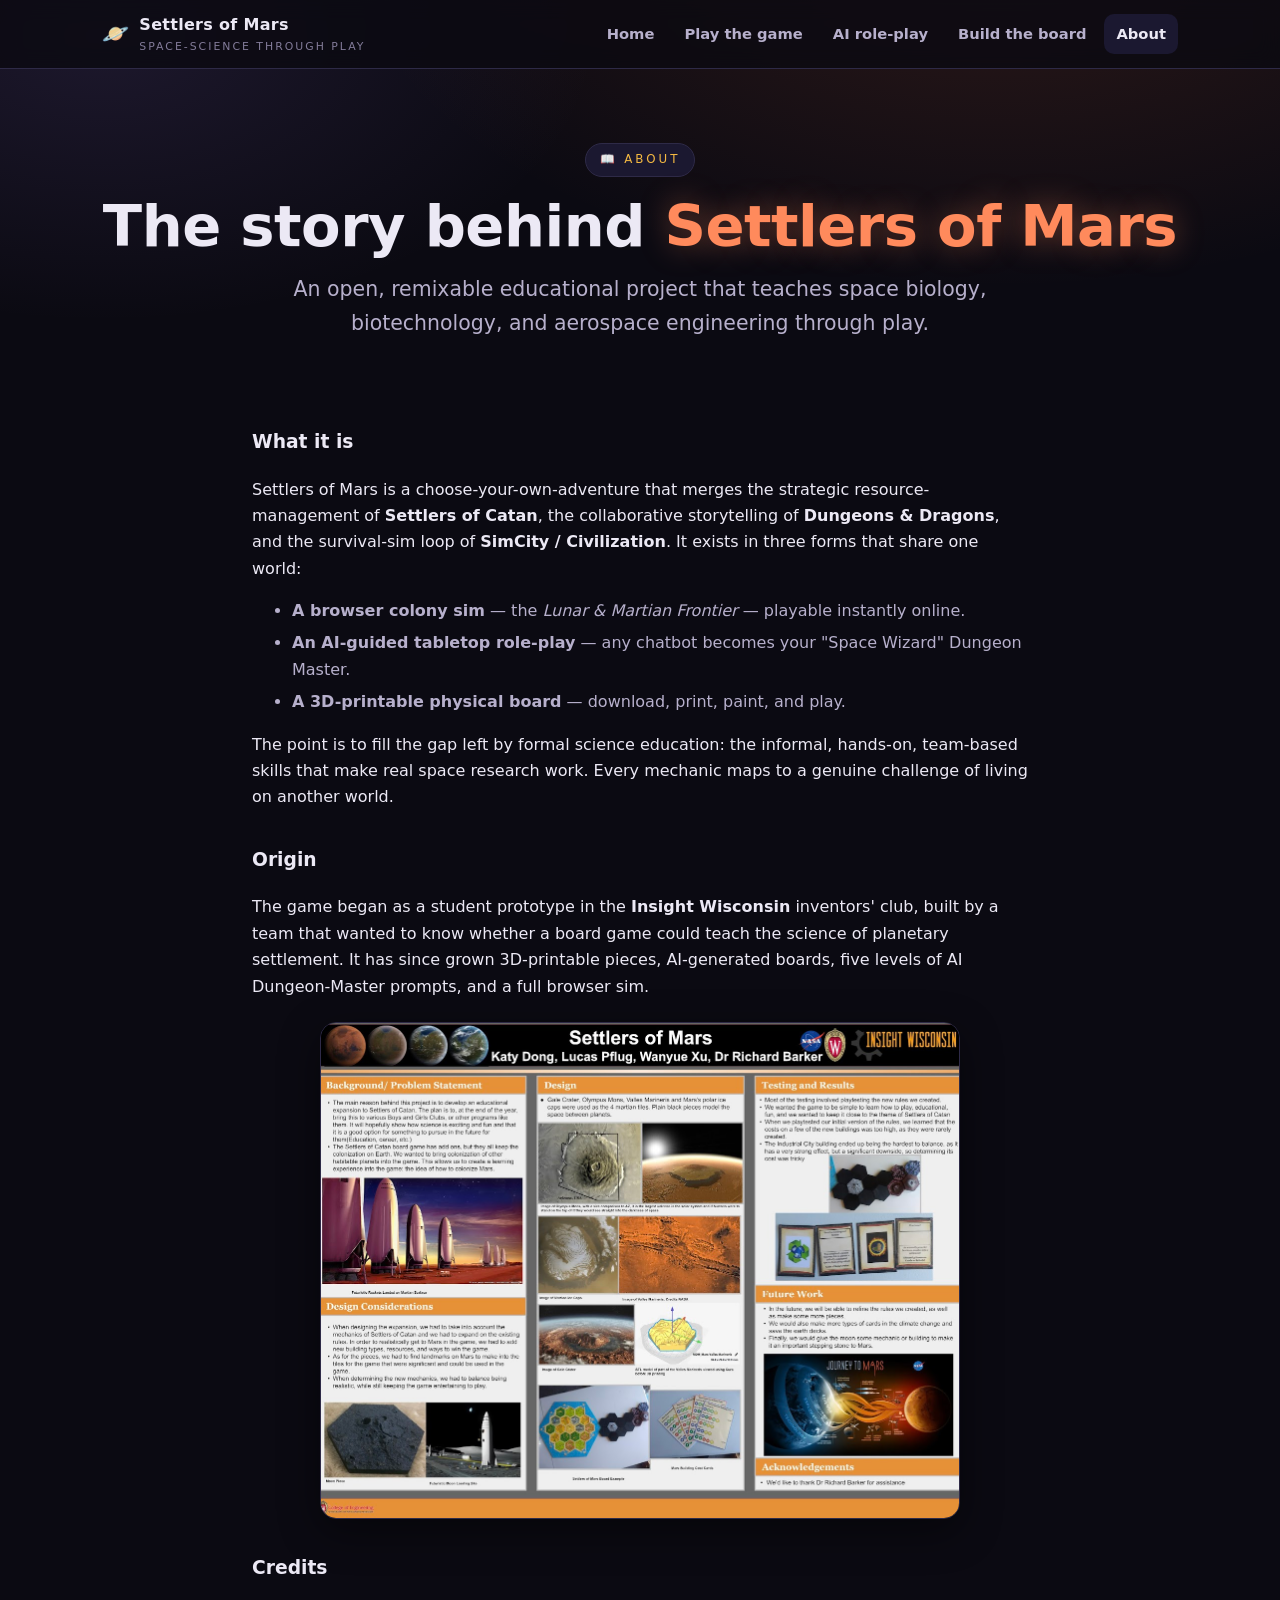
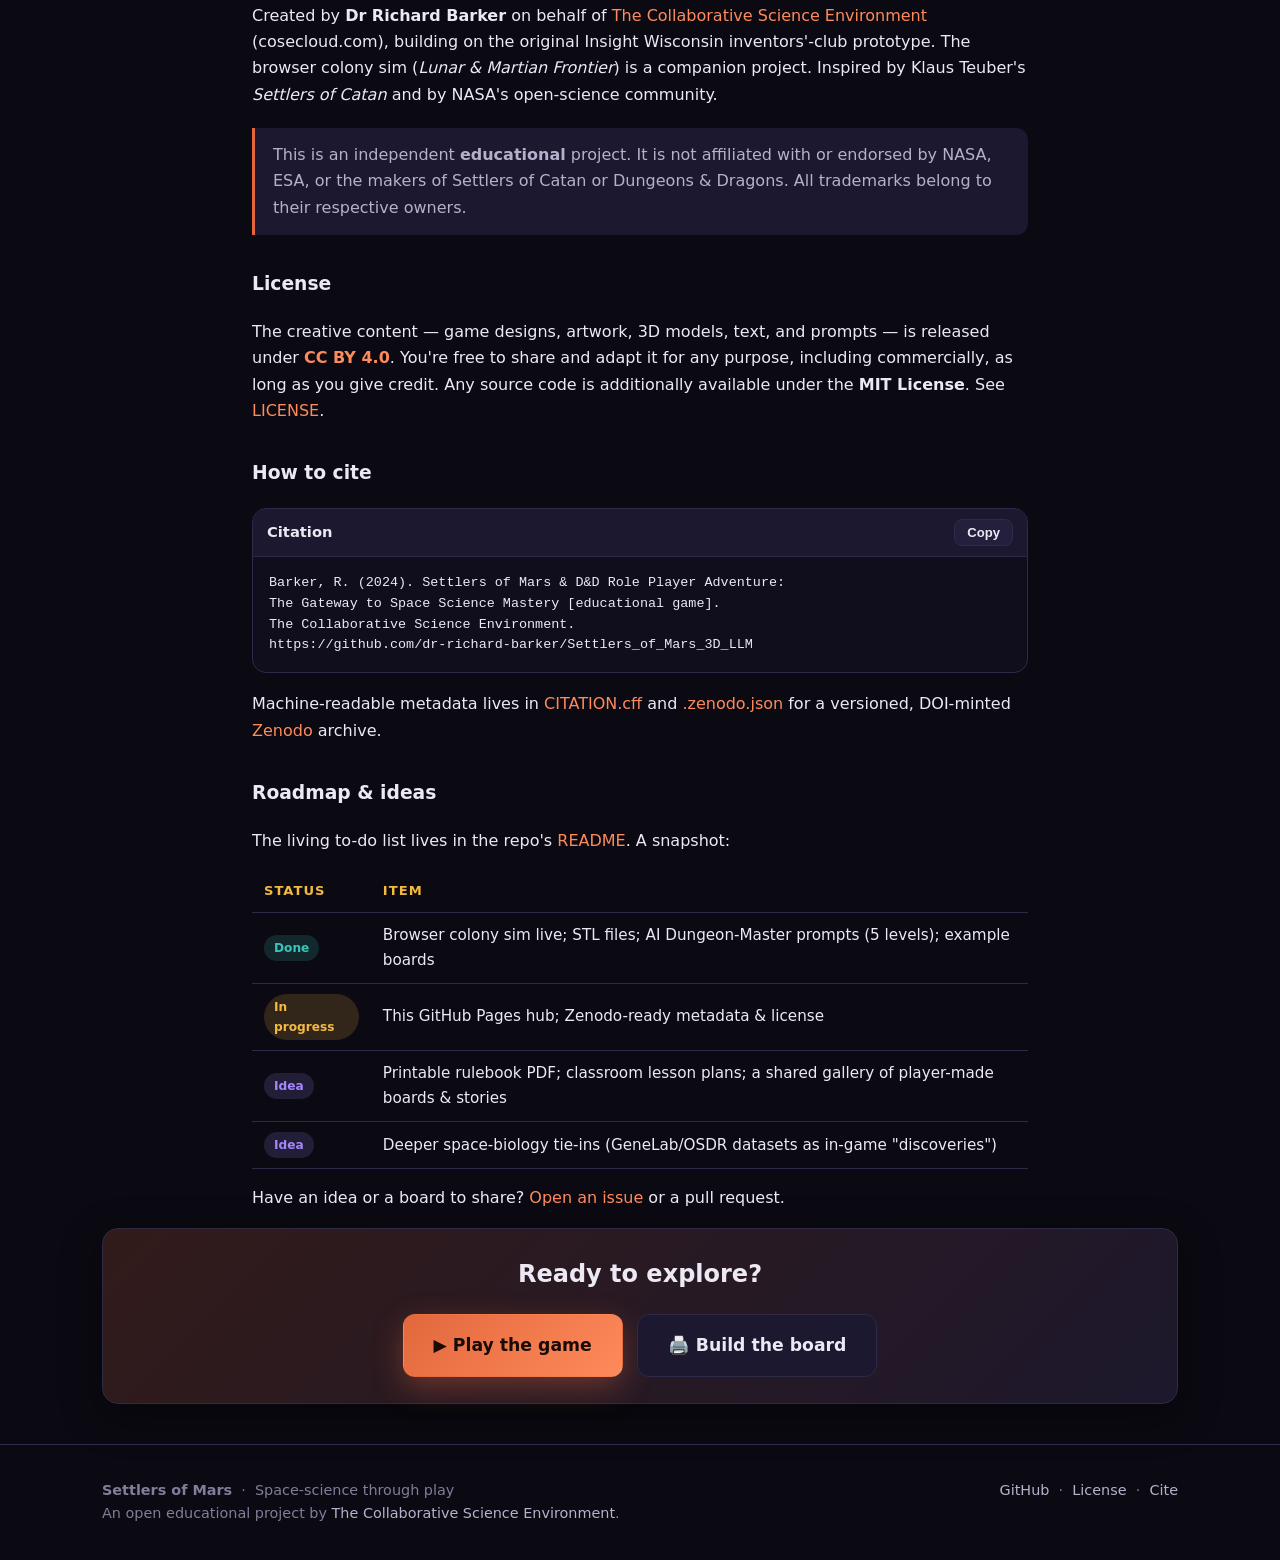
==== about.html @ 740b36cb "Build GitHub Pages website + Zenodo-ready project tracker Turn the Settlers of Mars content repo int" ====
<!DOCTYPE html>
<html lang="en">
<head>
<meta charset="utf-8">
<meta name="viewport" content="width=device-width, initial-scale=1">
<title>About — Settlers of Mars</title>
<meta name="description" content="The story, credits, license, citation, and roadmap for the Settlers of Mars space-science education game.">
<link rel="stylesheet" href="assets/css/site.css">
<link rel="icon" href="data:image/svg+xml,<svg xmlns='http://www.w3.org/2000/svg' viewBox='0 0 100 100'><text y='.9em' font-size='90'>🪐</text></svg>">
</head>
<body>
<header class="site-header">
  <nav class="nav">
    <a class="brand" href="index.html"><span class="dot">🪐</span><span>Settlers of Mars<small>Space-science through play</small></span></a>
    <button class="nav-toggle" aria-label="Menu">☰</button>
    <div class="nav-links">
      <a href="index.html">Home</a>
      <a href="play.html">Play the game</a>
      <a href="roleplay.html">AI role-play</a>
      <a href="build.html">Build the board</a>
      <a href="about.html">About</a>
    </div>
  </nav>
</header>

<main>
  <section class="hero wrap" style="padding-bottom:24px">
    <span class="eyebrow">📖 About</span>
    <h1>The story behind <span class="glow">Settlers of Mars</span></h1>
    <p class="lead">An open, remixable educational project that teaches space biology, biotechnology, and aerospace engineering through play.</p>
  </section>

  <section class="wrap prose">
    <h3>What it is</h3>
    <p>Settlers of Mars is a choose-your-own-adventure that merges the strategic resource-management of <strong>Settlers of Catan</strong>, the collaborative storytelling of <strong>Dungeons&nbsp;&amp;&nbsp;Dragons</strong>, and the survival-sim loop of <strong>SimCity / Civilization</strong>. It exists in three forms that share one world:</p>
    <ul>
      <li><strong>A browser colony sim</strong> — the <em>Lunar &amp; Martian Frontier</em> — playable instantly online.</li>
      <li><strong>An AI-guided tabletop role-play</strong> — any chatbot becomes your "Space Wizard" Dungeon Master.</li>
      <li><strong>A 3D-printable physical board</strong> — download, print, paint, and play.</li>
    </ul>
    <p>The point is to fill the gap left by formal science education: the informal, hands-on, team-based skills that make real space research work. Every mechanic maps to a genuine challenge of living on another world.</p>

    <h3>Origin</h3>
    <p>The game began as a student prototype in the <strong>Insight Wisconsin</strong> inventors' club, built by a team that wanted to know whether a board game could teach the science of planetary settlement. It has since grown 3D-printable pieces, AI-generated boards, five levels of AI Dungeon-Master prompts, and a full browser sim.</p>
    <figure class="frame" style="max-width:640px; margin:22px auto"><img src="Primary_Poster_Insight_Wisconsin.jpeg" alt="Insight Wisconsin Settlers of Mars poster" loading="lazy"></figure>

    <h3>Credits</h3>
    <p>Created by <strong>Dr Richard Barker</strong> on behalf of <a href="https://www.cosecloud.com">The Collaborative Science Environment</a> (cosecloud.com), building on the original Insight Wisconsin inventors'-club prototype. The browser colony sim (<em>Lunar &amp; Martian Frontier</em>) is a companion project. Inspired by Klaus Teuber's <em>Settlers of Catan</em> and by NASA's open-science community.</p>

    <div class="callout">This is an independent <strong>educational</strong> project. It is not affiliated with or endorsed by NASA, ESA, or the makers of Settlers of Catan or Dungeons &amp; Dragons. All trademarks belong to their respective owners.</div>
  </section>

  <!-- License & cite -->
  <section class="wrap prose">
    <h3 id="license">License</h3>
    <p>The creative content — game designs, artwork, 3D models, text, and prompts — is released under <a href="https://creativecommons.org/licenses/by/4.0/" target="_blank" rel="noopener"><strong>CC BY 4.0</strong></a>. You're free to share and adapt it for any purpose, including commercially, as long as you give credit. Any source code is additionally available under the <strong>MIT License</strong>. See <a href="https://github.com/dr-richard-barker/Settlers_of_Mars_3D_LLM/blob/main/LICENSE">LICENSE</a>.</p>

    <h3 id="cite">How to cite</h3>
    <div class="prompt">
      <div class="bar"><strong>Citation</strong><button class="copy">Copy</button></div>
<pre>Barker, R. (2024). Settlers of Mars &amp; D&amp;D Role Player Adventure:
The Gateway to Space Science Mastery [educational game].
The Collaborative Science Environment.
https://github.com/dr-richard-barker/Settlers_of_Mars_3D_LLM</pre>
    </div>
    <p>Machine-readable metadata lives in <a href="https://github.com/dr-richard-barker/Settlers_of_Mars_3D_LLM/blob/main/CITATION.cff">CITATION.cff</a> and <a href="https://github.com/dr-richard-barker/Settlers_of_Mars_3D_LLM/blob/main/.zenodo.json">.zenodo.json</a> for a versioned, DOI-minted <a href="https://zenodo.org" target="_blank" rel="noopener">Zenodo</a> archive.</p>
  </section>

  <!-- Roadmap -->
  <section class="wrap prose">
    <h3 id="roadmap">Roadmap &amp; ideas</h3>
    <p>The living to-do list lives in the repo's <a href="https://github.com/dr-richard-barker/Settlers_of_Mars_3D_LLM/blob/main/README.md">README</a>. A snapshot:</p>
    <table>
      <thead><tr><th>Status</th><th>Item</th></tr></thead>
      <tbody>
        <tr><td><span class="pill done">Done</span></td><td>Browser colony sim live; STL files; AI Dungeon-Master prompts (5 levels); example boards</td></tr>
        <tr><td><span class="pill wip">In progress</span></td><td>This GitHub Pages hub; Zenodo-ready metadata &amp; license</td></tr>
        <tr><td><span class="pill idea">Idea</span></td><td>Printable rulebook PDF; classroom lesson plans; a shared gallery of player-made boards &amp; stories</td></tr>
        <tr><td><span class="pill idea">Idea</span></td><td>Deeper space-biology tie-ins (GeneLab/OSDR datasets as in-game "discoveries")</td></tr>
      </tbody>
    </table>
    <p>Have an idea or a board to share? <a href="https://github.com/dr-richard-barker/Settlers_of_Mars_3D_LLM/issues">Open an issue</a> or a pull request.</p>
  </section>

  <section class="wrap">
    <div class="card" style="text-align:center; background:linear-gradient(135deg, rgba(226,104,60,.18), rgba(138,108,207,.14));">
      <h2 style="margin-top:0">Ready to explore?</h2>
      <div class="btn-row">
        <a class="btn btn-primary btn-lg" href="play.html">▶ Play the game</a>
        <a class="btn btn-ghost btn-lg" href="build.html">🖨️ Build the board</a>
      </div>
    </div>
  </section>
</main>

<footer class="site-footer">
  <div class="wrap cols">
    <div><strong>Settlers of Mars</strong> &nbsp;·&nbsp; Space-science through play<br>An open educational project by <a href="https://www.cosecloud.com">The Collaborative Science Environment</a>.</div>
    <div><a href="https://github.com/dr-richard-barker/Settlers_of_Mars_3D_LLM">GitHub</a> &nbsp;·&nbsp; <a href="#license">License</a> &nbsp;·&nbsp; <a href="#cite">Cite</a></div>
  </div>
</footer>
<script src="assets/js/site.js"></script>
</body>
</html>
---- assets/css/site.css ----
/* Settlers of Mars — shared site theme
   Deep-space + Martian regolith palette. Plain CSS, no build step. */

:root {
  --bg:        #0b0a12;
  --bg-2:      #14121f;
  --panel:     #1b1830;
  --panel-2:   #241f3d;
  --ink:       #ece9f5;
  --ink-soft:  #b7b0cc;
  --ink-faint: #837c9a;
  --rust:      #e2683c;   /* Mars rust */
  --rust-2:    #ff8a5c;
  --gold:      #f4b942;
  --teal:      #37c7b8;
  --violet:    #8b6ccf;
  --violet2:   #a487ff;
  --line:      #2e2a47;
  --radius:    16px;
  --shadow:    0 12px 40px rgba(0,0,0,.45);
  --maxw:      1120px;
  --font:      "Segoe UI", system-ui, -apple-system, Roboto, Helvetica, Arial, sans-serif;
}

* { box-sizing: border-box; }

html { scroll-behavior: smooth; }

body {
  margin: 0;
  font-family: var(--font);
  color: var(--ink);
  line-height: 1.65;
  background:
    radial-gradient(1100px 600px at 78% -8%, rgba(226,104,60,.16), transparent 60%),
    radial-gradient(900px 520px at 8% 4%, rgba(138,108,207,.14), transparent 55%),
    var(--bg);
  background-attachment: fixed;
  -webkit-font-smoothing: antialiased;
}

img { max-width: 100%; display: block; }

a { color: var(--rust-2); text-decoration: none; }
a:hover { text-decoration: underline; }

.wrap { max-width: var(--maxw); margin: 0 auto; padding: 0 22px; }

/* ---------- Header / nav ---------- */
.site-header {
  position: sticky; top: 0; z-index: 50;
  background: rgba(11,10,18,.82);
  backdrop-filter: blur(10px);
  border-bottom: 1px solid var(--line);
}
.nav {
  display: flex; align-items: center; gap: 18px;
  max-width: var(--maxw); margin: 0 auto; padding: 12px 22px;
}
.brand { display: flex; align-items: center; gap: 10px; font-weight: 800; letter-spacing: .3px; color: var(--ink); }
.brand:hover { text-decoration: none; }
.brand .dot { font-size: 1.35rem; }
.brand small { display:block; font-weight: 500; font-size: .68rem; color: var(--ink-faint); letter-spacing: 2px; text-transform: uppercase; }
.nav-links { display: flex; gap: 6px; margin-left: auto; flex-wrap: wrap; }
.nav-links a {
  color: var(--ink-soft); padding: 8px 12px; border-radius: 10px;
  font-size: .92rem; font-weight: 600;
}
.nav-links a:hover { background: var(--panel-2); color: var(--ink); text-decoration: none; }
.nav-links a.active { color: var(--ink); background: var(--panel); }
.nav-toggle { display:none; margin-left:auto; background:var(--panel-2); border:1px solid var(--line); color:var(--ink); font-size:1.2rem; border-radius:10px; padding:6px 12px; cursor:pointer; }

/* ---------- Hero ---------- */
.hero { padding: 74px 0 48px; text-align: center; }
.eyebrow {
  display: inline-block; font-size: .74rem; letter-spacing: 3px; text-transform: uppercase;
  color: var(--gold); border: 1px solid var(--line); background: var(--panel);
  padding: 6px 14px; border-radius: 999px; margin-bottom: 20px;
}
.hero h1 { font-size: clamp(2.1rem, 5.4vw, 3.6rem); line-height: 1.05; margin: 0 0 16px; letter-spacing: -.5px; }
.hero h1 .glow { color: var(--rust-2); text-shadow: 0 0 30px rgba(255,138,92,.4); }
.hero p.lead { font-size: clamp(1.05rem, 2.2vw, 1.28rem); color: var(--ink-soft); max-width: 720px; margin: 0 auto 28px; }

.btn-row { display: flex; gap: 14px; justify-content: center; flex-wrap: wrap; }
.btn {
  display: inline-flex; align-items: center; gap: 9px;
  padding: 13px 24px; border-radius: 12px; font-weight: 700; font-size: 1rem;
  border: 1px solid transparent; cursor: pointer;
}
.btn:hover { text-decoration: none; transform: translateY(-2px); }
.btn-primary { background: linear-gradient(135deg, var(--rust), var(--rust-2)); color: #180b06; box-shadow: 0 10px 30px rgba(226,104,60,.35); }
.btn-ghost { background: var(--panel); color: var(--ink); border-color: var(--line); }
.btn-ghost:hover { background: var(--panel-2); }
.btn-lg { padding: 16px 30px; font-size: 1.08rem; }

/* ---------- Sections ---------- */
section { padding: 46px 0; }
.section-head { max-width: 760px; margin: 0 auto 34px; text-align: center; }
.section-head h2 { font-size: clamp(1.6rem, 3.4vw, 2.2rem); margin: 0 0 10px; }
.section-head p { color: var(--ink-soft); margin: 0; font-size: 1.05rem; }
.kicker { color: var(--gold); font-weight: 700; letter-spacing: 2px; text-transform: uppercase; font-size: .76rem; }

/* ---------- Cards ---------- */
.grid { display: grid; gap: 22px; }
.cols-2 { grid-template-columns: repeat(2, 1fr); }
.cols-3 { grid-template-columns: repeat(3, 1fr); }
.card {
  background: linear-gradient(180deg, var(--panel), var(--bg-2));
  border: 1px solid var(--line); border-radius: var(--radius);
  padding: 26px; box-shadow: var(--shadow);
}
.card h3 { margin: 0 0 8px; font-size: 1.22rem; }
.card p { color: var(--ink-soft); margin: 0 0 14px; }
.card .ico { font-size: 1.9rem; margin-bottom: 12px; display:block; }
.card.link-card { transition: border-color .15s, transform .15s; }
.card.link-card:hover { border-color: var(--rust); transform: translateY(-3px); }

/* Path / big feature cards */
.path { display:grid; grid-template-columns: 1fr 1fr; gap: 24px; }
.path .card { display:flex; flex-direction:column; }
.path .card .ico { font-size: 2.6rem; }
.path .card .btn { margin-top: auto; align-self: flex-start; }

/* ---------- Media ---------- */
.frame {
  border: 1px solid var(--line); border-radius: var(--radius); overflow: hidden;
  background: #000; box-shadow: var(--shadow);
}
.frame img { width: 100%; }
figure { margin: 0; }
figure figcaption { color: var(--ink-faint); font-size: .86rem; padding: 8px 4px 0; text-align:center; }

.gallery { display:grid; grid-template-columns: repeat(3,1fr); gap: 16px; }
.gallery img { border-radius: 12px; border:1px solid var(--line); aspect-ratio: 4/3; object-fit: cover; width:100%; }

/* ---------- Game embed ---------- */
.game-embed {
  position: relative; width: 100%; aspect-ratio: 16/10;
  border: 1px solid var(--line); border-radius: var(--radius); overflow: hidden;
  background: #05040a; box-shadow: var(--shadow);
}
.game-embed iframe { position:absolute; inset:0; width:100%; height:100%; border:0; }

/* ---------- Prompt blocks ---------- */
.prompt {
  background: #100e1c; border: 1px solid var(--line); border-radius: 14px;
  overflow: hidden; margin: 18px 0;
}
.prompt .bar {
  display:flex; align-items:center; gap:10px; padding: 10px 14px;
  border-bottom: 1px solid var(--line); background: var(--panel);
}
.prompt .bar strong { font-size:.92rem; }
.prompt .bar .copy {
  margin-left:auto; background: var(--panel-2); color: var(--ink); border:1px solid var(--line);
  border-radius: 8px; padding: 5px 12px; font-size:.82rem; font-weight:600; cursor:pointer;
}
.prompt .bar .copy:hover { background: var(--rust); color:#180b06; border-color: var(--rust); }
.prompt pre {
  margin:0; padding: 16px; overflow-x:auto; max-height: 360px;
  font-family: "Cascadia Code", Consolas, "SF Mono", Menlo, monospace;
  font-size: .84rem; line-height: 1.55; color: var(--ink); white-space: pre-wrap;
}

/* ---------- Steps ---------- */
.steps { counter-reset: step; display:grid; gap: 16px; }
.step { display:grid; grid-template-columns: 44px 1fr; gap: 16px; align-items:start; }
.step .n {
  counter-increment: step; width: 44px; height:44px; border-radius: 50%;
  display:grid; place-items:center; font-weight:800; color:#180b06;
  background: linear-gradient(135deg,var(--gold),var(--rust-2));
}
.step .n::before { content: counter(step); }
.step h4 { margin: 4px 0 4px; }
.step p { margin:0; color: var(--ink-soft); }

/* ---------- Tables / lists ---------- */
table { width:100%; border-collapse: collapse; font-size:.95rem; }
th, td { text-align:left; padding: 10px 12px; border-bottom: 1px solid var(--line); }
th { color: var(--gold); font-size:.82rem; letter-spacing:1px; text-transform:uppercase; }

.pill { display:inline-block; padding:3px 10px; border-radius:999px; font-size:.76rem; font-weight:700; }
.pill.done { background: rgba(55,199,184,.16); color: var(--teal); }
.pill.wip  { background: rgba(244,185,66,.16); color: var(--gold); }
.pill.idea { background: rgba(164,135,255,.16); color: var(--violet2); }

.callout {
  border-left: 3px solid var(--rust); background: var(--panel);
  padding: 14px 18px; border-radius: 0 12px 12px 0; margin: 20px 0; color: var(--ink-soft);
}

.prose { max-width: 820px; margin: 0 auto; }
.prose h3 { margin-top: 34px; }
.prose ul { color: var(--ink-soft); }
.prose li { margin: 6px 0; }

/* ---------- Footer ---------- */
.site-footer { border-top: 1px solid var(--line); margin-top: 40px; padding: 34px 0; color: var(--ink-faint); font-size:.9rem; }
.site-footer a { color: var(--ink-soft); }
.site-footer .cols { display:flex; gap: 40px; flex-wrap:wrap; justify-content:space-between; }

/* ---------- Responsive ---------- */
@media (max-width: 860px) {
  .cols-3 { grid-template-columns: 1fr 1fr; }
  .path { grid-template-columns: 1fr; }
  .gallery { grid-template-columns: 1fr 1fr; }
  .nav-links { display:none; width:100%; flex-direction:column; margin-left:0; }
  .nav-links.open { display:flex; }
  .nav-toggle { display:block; }
  .nav { flex-wrap: wrap; }
}
@media (max-width: 560px) {
  .cols-2, .cols-3 { grid-template-columns: 1fr; }
  .gallery { grid-template-columns: 1fr; }
}
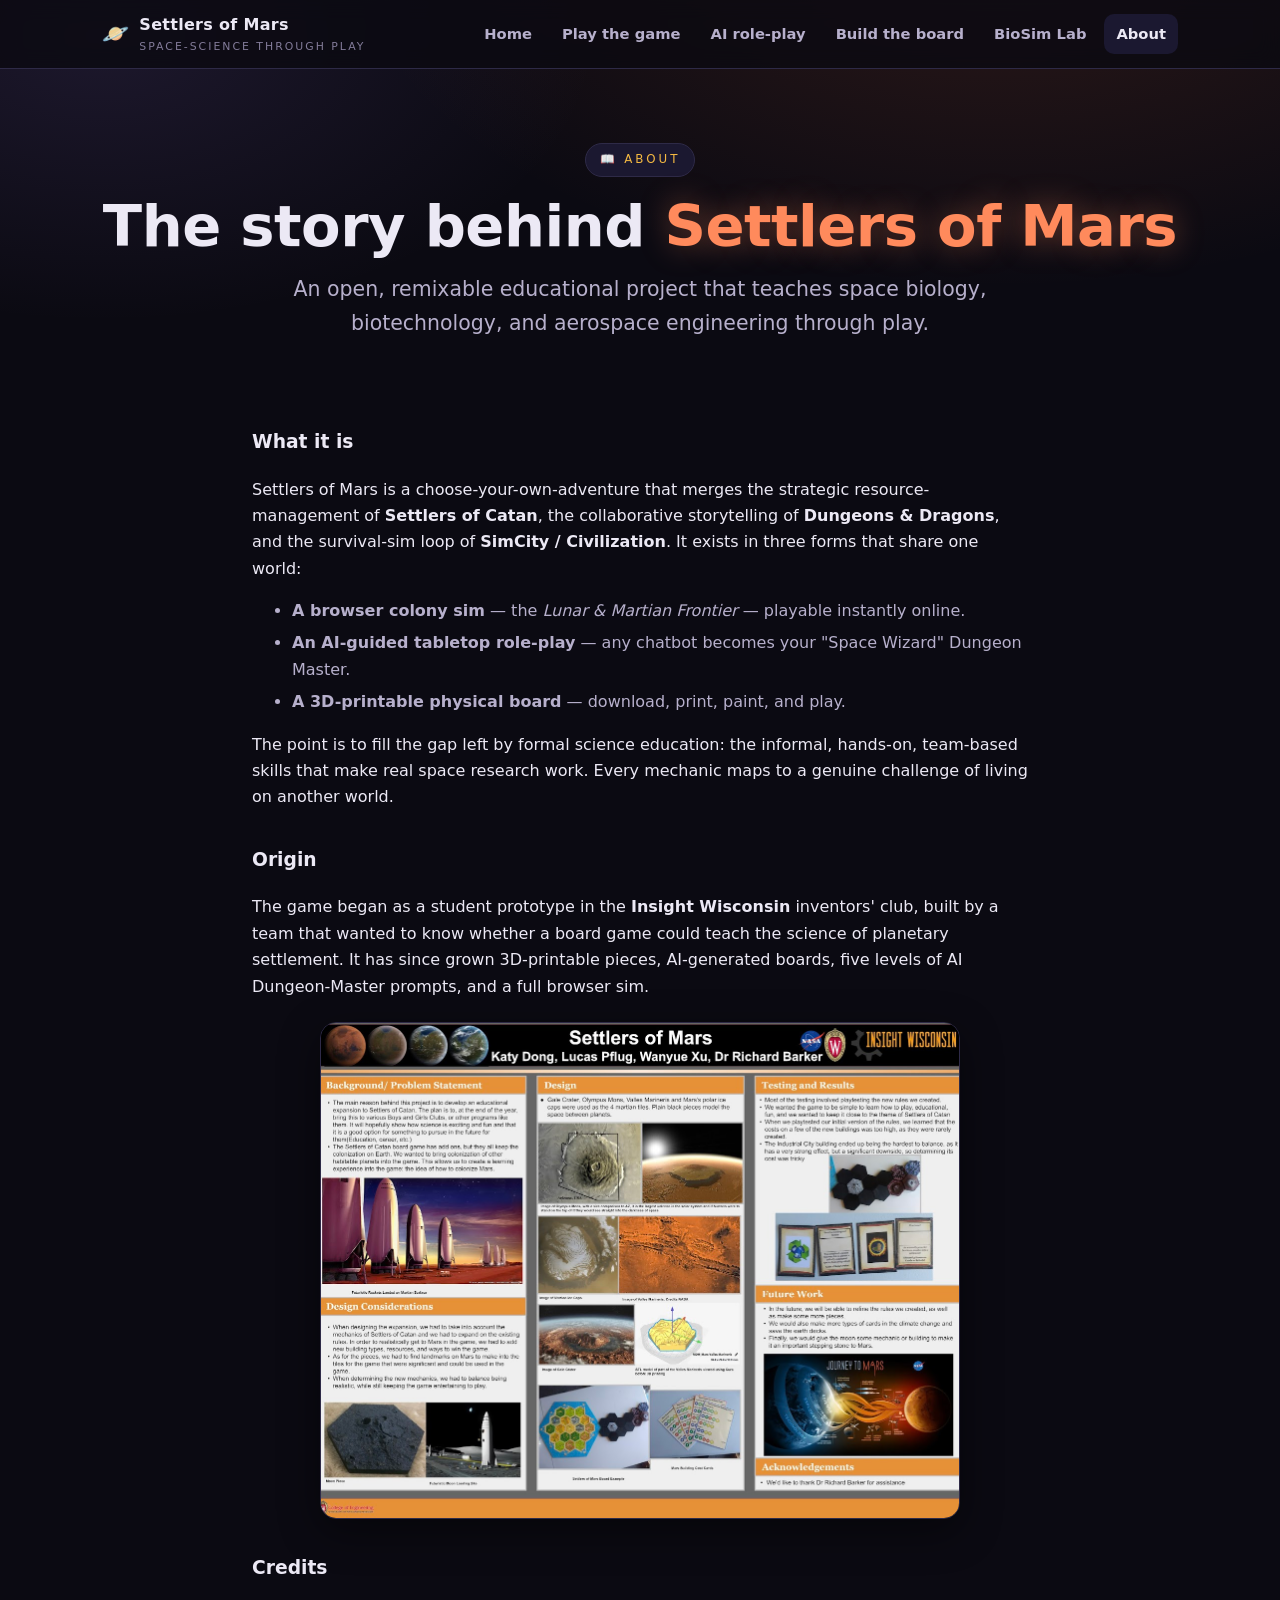
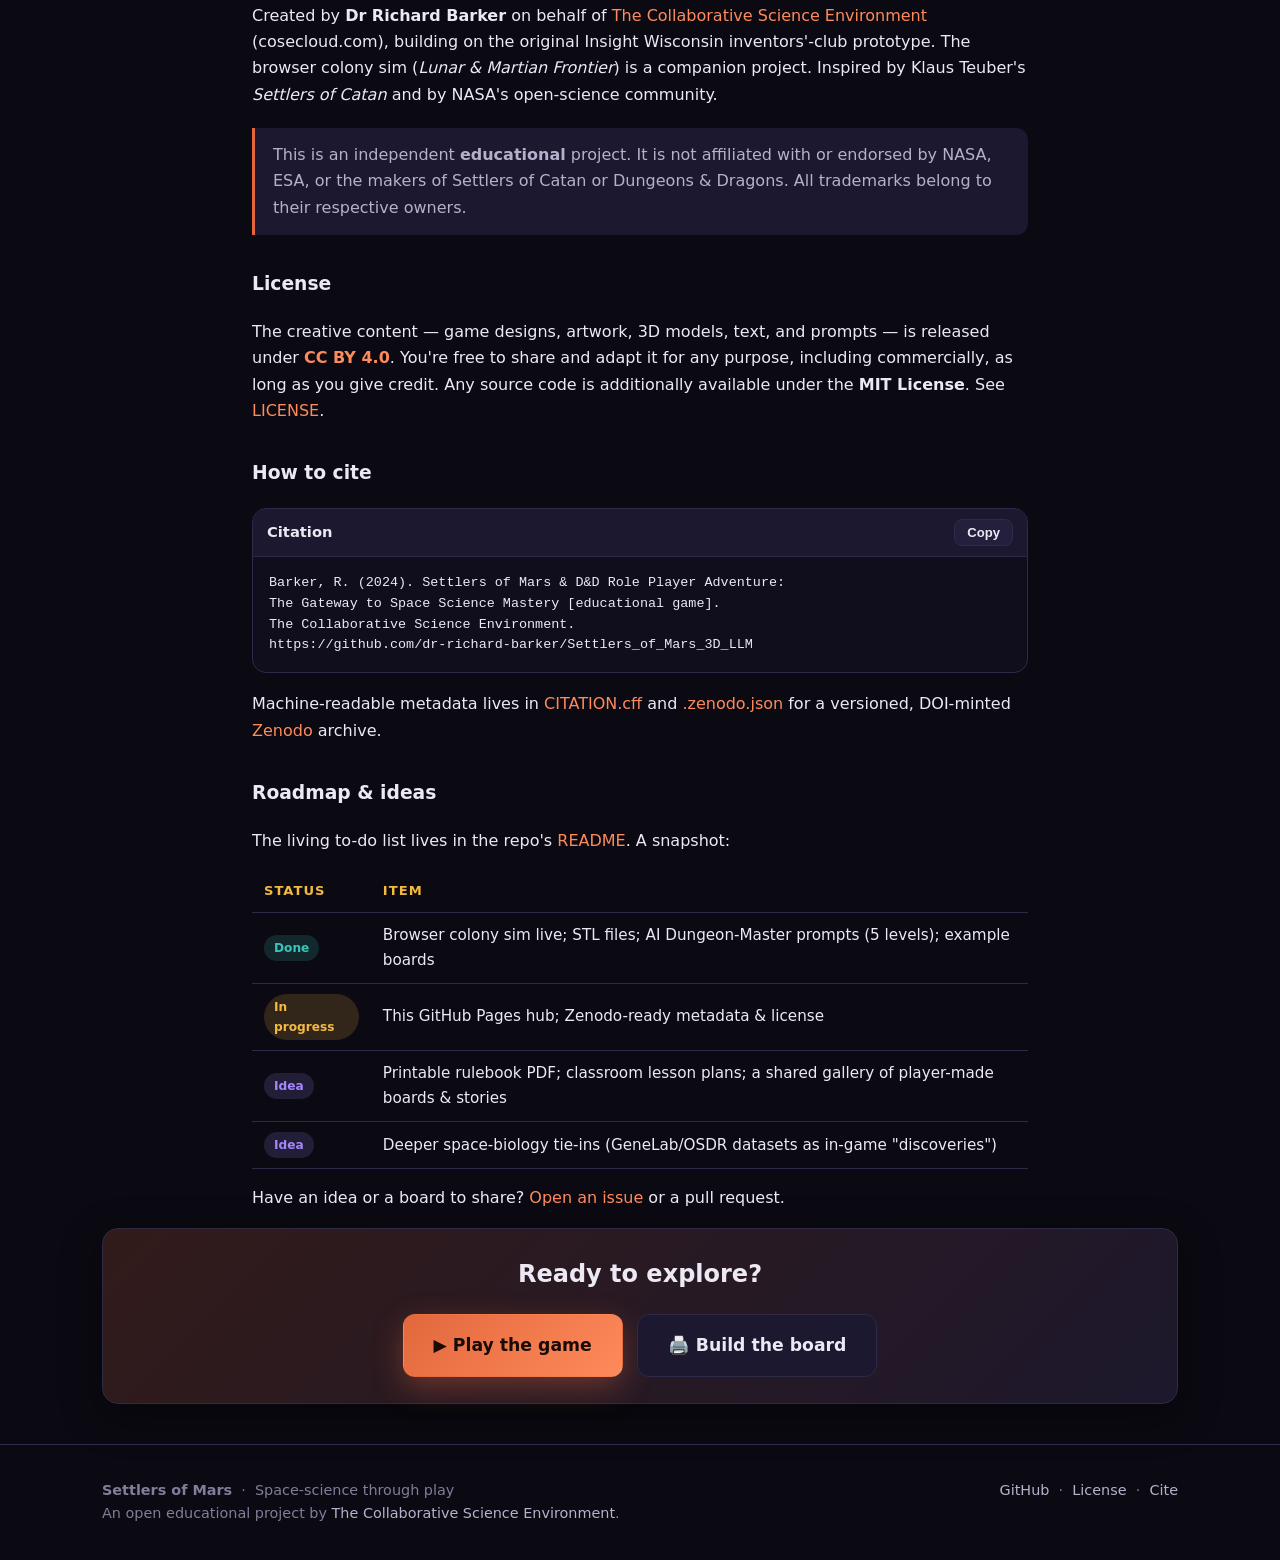
==== commit d5b45e49: "Add BioSim Lab: bioregenerative life-support page + habitat sandbox New biosim.html introduces biore" ====
--- a/about.html
+++ b/about.html
@@ -18,6 +18,7 @@
       <a href="play.html">Play the game</a>
       <a href="roleplay.html">AI role-play</a>
       <a href="build.html">Build the board</a>
+      <a href="biosim.html">BioSim Lab</a>
       <a href="about.html">About</a>
     </div>
   </nav>
--- a/assets/css/site.css
+++ b/assets/css/site.css
@@ -194,6 +194,38 @@
 .prose ul { color: var(--ink-soft); }
 .prose li { margin: 6px 0; }
 
+/* ---------- BioSim Lab simulator ---------- */
+.biosim { display:grid; grid-template-columns: 340px 1fr; gap: 24px; align-items:start; }
+.controls { background: var(--panel); border:1px solid var(--line); border-radius: var(--radius); padding: 20px; }
+.controls h3 { margin:0 0 14px; }
+.ctrl { margin: 0 0 16px; }
+.ctrl label { display:flex; justify-content:space-between; font-size:.9rem; font-weight:600; margin-bottom:6px; color: var(--ink-soft); }
+.ctrl label .v { color: var(--rust-2); font-variant-numeric: tabular-nums; }
+.ctrl input[type=range] { width:100%; accent-color: var(--rust); }
+.ctrl select, .ctrl input[type=text] {
+  width:100%; background: var(--bg-2); border:1px solid var(--line); color: var(--ink);
+  border-radius: 9px; padding: 9px 11px; font-size:.95rem;
+}
+.readout { background: linear-gradient(180deg, var(--panel), var(--bg-2)); border:1px solid var(--line); border-radius: var(--radius); padding: 22px; }
+.verdict { margin-bottom: 16px; }
+.stat-row { display:flex; gap: 14px; flex-wrap:wrap; margin-bottom: 18px; }
+.stat { flex:1 1 120px; background: var(--panel); border:1px solid var(--line); border-radius: 12px; padding: 14px; text-align:center; }
+.stat-v { display:block; font-size:1.5rem; font-weight:800; color: var(--ink); }
+.stat-l { display:block; font-size:.76rem; color: var(--ink-faint); text-transform:uppercase; letter-spacing:1px; margin-top:4px; }
+table.bal { width:100%; border-collapse:collapse; font-size:.92rem; }
+table.bal th { color: var(--gold); font-size:.74rem; }
+table.bal td.ok { color: var(--teal); font-weight:700; font-variant-numeric: tabular-nums; }
+table.bal td.bad { color: var(--rust-2); font-weight:700; font-variant-numeric: tabular-nums; }
+#chart, canvas.cmp { width:100%; max-width:100%; height:auto; margin-top: 16px; background:#100e1c; border:1px solid var(--line); border-radius: 12px; }
+.btn-mini { padding: 9px 16px; font-size:.9rem; border-radius:10px; }
+.saved-table th { white-space:nowrap; }
+.mini-x { background:transparent; border:1px solid var(--line); color:var(--ink-faint); border-radius:6px; cursor:pointer; padding:2px 7px; }
+.mini-x:hover { border-color: var(--rust); color: var(--rust-2); }
+.muted { color: var(--ink-faint); }
+canvas.cmp { height: 220px; }
+
+@media (max-width: 820px) { .biosim { grid-template-columns: 1fr; } }
+
 /* ---------- Footer ---------- */
 .site-footer { border-top: 1px solid var(--line); margin-top: 40px; padding: 34px 0; color: var(--ink-faint); font-size:.9rem; }
 .site-footer a { color: var(--ink-soft); }
